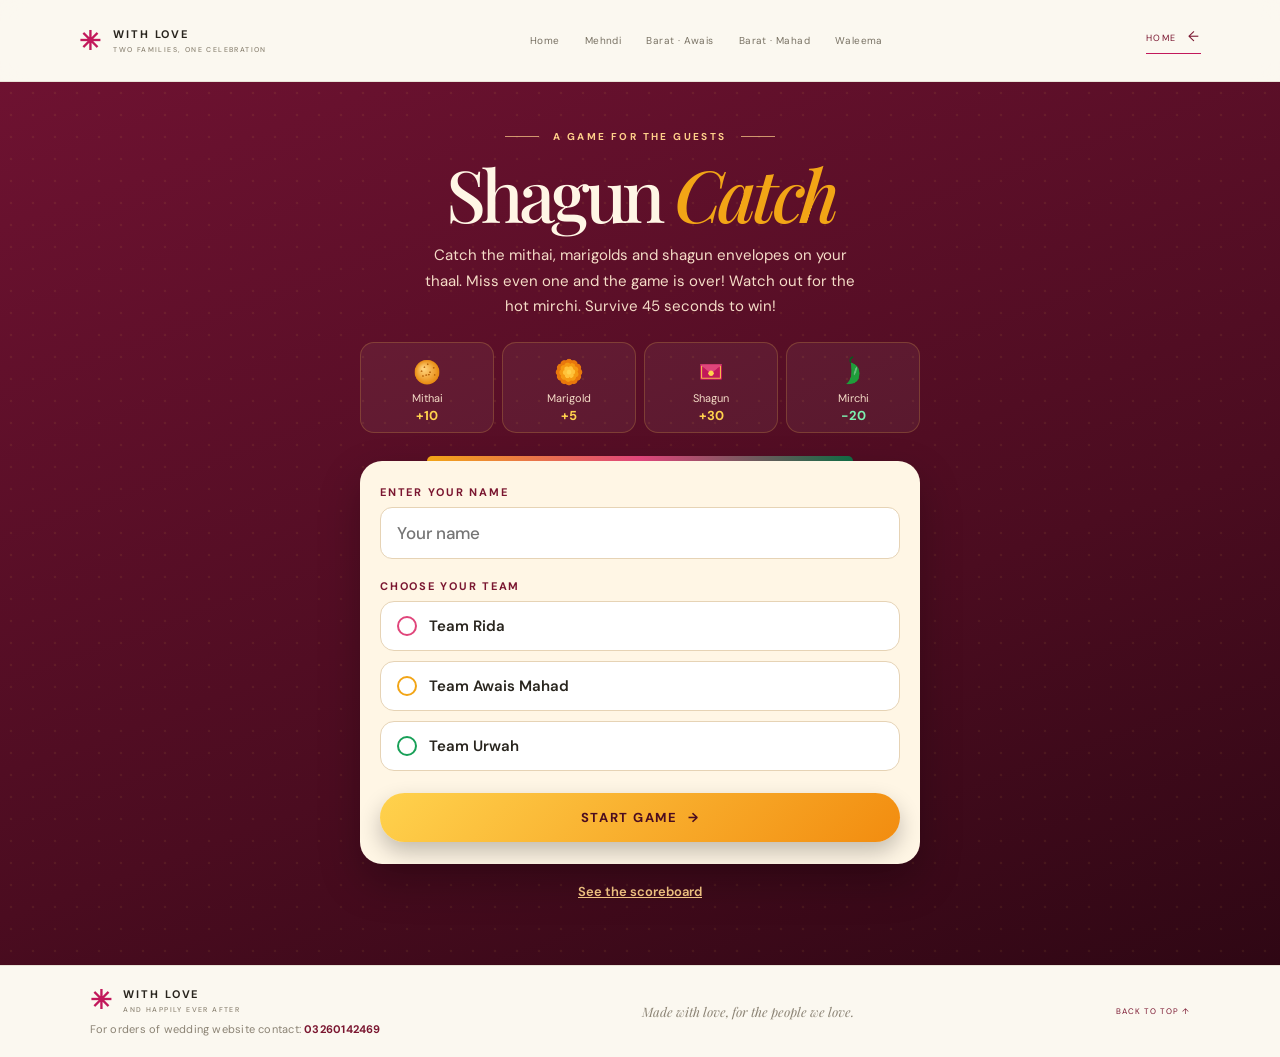
==== game.html @ ee9691df "Add files via upload" ====
<!doctype html>
<html lang="en">
<head>
  <meta charset="utf-8"><meta name="viewport" content="width=device-width, initial-scale=1, viewport-fit=cover"><meta name="theme-color" content="#4b0c20">
  <meta name="description" content="Shagun Catch: a wedding game for the guests of Awais, Rida, Mahad and Urwah.">
  <title>Shagun Catch — With Love</title>
  <link rel="preconnect" href="https://fonts.googleapis.com"><link rel="preconnect" href="https://fonts.gstatic.com" crossorigin>
  <link href="https://fonts.googleapis.com/css2?family=DM+Sans:wght@400;500;600;700&family=Playfair+Display:ital,wght@0,500;0,600;1,500&display=swap" rel="stylesheet">
  <link rel="stylesheet" href="styles.css"><link rel="stylesheet" href="game.css">
</head>
<body class="game-page"><div class="site-shell" data-event="home">
  <header class="topbar">
    <a class="brand" href="index.html"><span class="brand-mark">✳</span><span>WITH LOVE <small>TWO FAMILIES, ONE CELEBRATION</small></span></a>
    <nav class="event-nav" aria-label="Wedding events"><a class="nav-link" data-page="home" href="index.html">Home</a><a class="nav-link" data-page="mehndi" href="mehndi.html">Mehndi</a><a class="nav-link" data-page="barat" href="barat.html">Barat · Awais</a><a class="nav-link" data-page="barat-mahad" href="barat-mahad.html">Barat · Mahad</a><a class="nav-link" data-page="waleema" href="waleema.html">Waleema</a></nav>
    <a class="rsvp-link" href="index.html">HOME <span>←</span></a>
  </header>

  <main class="game-main">
    <!-- 1. Name + team -->
    <section class="screen screen-start" data-screen="start">
      <p class="game-eyebrow"><span></span>A GAME FOR THE GUESTS<span></span></p>
      <h1 class="game-title">Shagun <em>Catch</em></h1>
      <p class="game-lead">Catch the mithai, marigolds and shagun envelopes on your thaal. Miss even one and the game is over! Watch out for the hot mirchi. Survive 45 seconds to win!</p>
      <ul class="legend" aria-label="Points">
        <li><canvas data-icon="ladoo" width="64" height="64"></canvas><span>Mithai</span><b>+10</b></li>
        <li><canvas data-icon="marigold" width="64" height="64"></canvas><span>Marigold</span><b>+5</b></li>
        <li><canvas data-icon="shagun" width="64" height="64"></canvas><span>Shagun</span><b>+30</b></li>
        <li><canvas data-icon="mirchi" width="64" height="64"></canvas><span>Mirchi</span><b class="bad">−20</b></li>
      </ul>

      <form class="player-form" data-player-form novalidate>
        <label class="field-label" for="playerName">Enter your name</label>
        <input id="playerName" name="name" type="text" maxlength="24" autocomplete="nickname" placeholder="Your name" required>
        <p class="field-error" data-name-error hidden>Please enter your name.</p>

        <fieldset class="teams">
          <legend class="field-label">Choose your team</legend>
          <label class="team team-rida"><input type="radio" name="team" value="Team Rida" required><span class="team-dot"></span><span>Team Rida</span></label>
          <label class="team team-awais-mahad"><input type="radio" name="team" value="Team Awais Mahad"><span class="team-dot"></span><span>Team Awais Mahad</span></label>
          <label class="team team-urwah"><input type="radio" name="team" value="Team Urwah"><span class="team-dot"></span><span>Team Urwah</span></label>
        </fieldset>
        <p class="field-error" data-team-error hidden>Please choose a team.</p>

        <button class="game-btn primary" type="submit">Start game <span>→</span></button>
      </form>
      <button class="link-btn" type="button" data-show-board>See the scoreboard</button>
    </section>

    <!-- 2. Play -->
    <section class="screen screen-play" data-screen="play" hidden>
      <div class="hud">
        <div><span>SCORE</span><strong data-hud-score>0</strong></div>
        <div class="hud-player"><span data-hud-team>TEAM</span><strong data-hud-name>—</strong></div>
        <div><span>TIME</span><strong data-hud-time>45</strong></div>
      </div>
      <div class="arena" data-arena>
        <canvas class="arena-canvas" data-canvas aria-label="Game area. Drag or use arrow keys to move the thaal."></canvas>
        <div class="combo" data-combo hidden></div>
        <div class="countdown-overlay" data-ready hidden></div>
      </div>
    </section>

    <!-- 3. Game over + scoreboard -->
    <section class="screen screen-over" data-screen="over" hidden>
      <div class="result" data-result>
        <p class="game-eyebrow"><span></span>GAME OVER<span></span></p>
        <p class="result-reason" data-result-reason></p>
        <h2 class="result-title">Shabash, <em data-result-name>friend</em>!</h2>
        <p class="result-score"><strong data-result-score>0</strong><span>points for <b data-result-team>your team</b></span></p>
        <p class="result-rank" data-result-rank></p>
      </div>

      <div class="board-card">
        <div class="winner" data-winner hidden>
          <span class="crown" aria-hidden="true">👑</span>
          <p><strong data-winner-name></strong> is on top of the scoreboard, so <strong data-winner-team></strong> is winning!</p>
        </div>
        <h3 class="board-title">Scoreboard</h3>
        <ol class="board" data-board><li class="board-empty">Loading scores…</li></ol>
        <p class="board-note" data-board-note></p>
      </div>

      <div class="over-actions">
        <button class="game-btn primary" type="button" data-play-again>Play again</button>
        <button class="game-btn ghost" type="button" data-change-player>Change name or team</button>
        <a class="game-btn ghost" href="index.html">Back to home</a>
      </div>
    </section>
  </main>

  <footer><div class="footer-left"><a class="brand footer-brand" href="index.html"><span class="brand-mark">✳</span><span>WITH LOVE <small>AND HAPPILY EVER AFTER</small></span></a><span class="footer-orders">For orders of wedding website contact: <a href="tel:+923260142469">03260142469</a></span></div><p>Made with love, for the people we love.</p><a href="#" class="back-top">BACK TO TOP ↑</a></footer>
</div>
<script src="game-config.js"></script><script src="game.js"></script></body></html>
---- styles.css ----
:root{--paper:#fbf8f0;--ink:#29251e;--muted:#756f61;--accent:#c28b18;--deep:#435f3e;--wash:#eee8d8;--display:'Playfair Display',Georgia,serif;--sans:'DM Sans',sans-serif}*{box-sizing:border-box}html{scroll-behavior:smooth}body{margin:0;background:var(--paper);color:var(--ink);font-family:var(--sans);transition:background .5s,color .5s}.site-shell{--accent:#c18714;--accent-dark:#85600f;--accent-pale:#f7e9b8;--art-bg:#f5e9bd;--art-outer:#d89a29;--art-inner:#e7bd52;--arch:#b9781e;--cloth:#d66b2d;--cloth2:#687a35;--gold:#f2cf67;--petal:#e87838;--hero-base:#fbf8f0;--ornament:#bb7a1d}.site-shell[data-event="barat"]{--accent:#9a2439;--accent-dark:#71172b;--accent-pale:#f2d9cd;--art-bg:#f2dfcf;--art-outer:#7d1c32;--art-inner:#a53843;--arch:#e0b655;--cloth:#8f1e36;--cloth2:#b38a35;--gold:#e8c56d;--petal:#c84842;--hero-base:#fbf5ed;--ornament:#a63839}.site-shell[data-event="waleema"]{--accent:#607b5d;--accent-dark:#3e5c45;--accent-pale:#e4e9d9;--art-bg:#eeecdf;--art-outer:#8b9a77;--art-inner:#c2c6a5;--arch:#b19450;--cloth:#315744;--cloth2:#9e8150;--gold:#e7d49a;--petal:#c9a55e;--hero-base:#fbf9f2;--ornament:#718663}.topbar{height:82px;display:flex;align-items:center;justify-content:space-between;padding:0 6.2%;border-bottom:1px solid #e9e3d7;position:relative;z-index:5;background:rgba(251,248,240,.88);backdrop-filter:blur(12px)}.brand{display:flex;align-items:center;gap:10px;color:inherit;text-decoration:none;font-size:11px;letter-spacing:.17em;font-weight:700}.brand-mark{font-size:26px;color:var(--accent);line-height:1}.brand small{display:block;font-size:7px;letter-spacing:.2em;color:#8c8474;margin-top:4px;font-weight:500}.event-nav{display:flex;gap:36px;height:100%;align-items:center}.nav-link{border:0;background:none;color:#797264;font-family:var(--sans);font-size:12px;letter-spacing:.04em;cursor:pointer;height:100%;position:relative;padding:0 3px}.nav-link:after{content:"";height:2px;background:var(--accent);position:absolute;bottom:21px;left:50%;right:50%;transition:.25s}.nav-link.active{color:var(--accent-dark);font-weight:600}.nav-link.active:after,.nav-link:hover:after{left:0;right:0}.rsvp-link{color:var(--accent-dark);font-size:9px;letter-spacing:.16em;text-decoration:none;border-bottom:1px solid var(--accent);padding-bottom:8px}.rsvp-link span{font-size:14px;margin-left:8px}.hero{min-height:660px;height:calc(100vh - 82px);max-height:790px;position:relative;display:grid;grid-template-columns:1.02fr .98fr;align-items:center;overflow:hidden;background:var(--hero-base);transition:background .55s}.hero-copy{padding:35px 3vw 56px 12%;position:relative;z-index:2;text-align:center;animation:appear .65s both}.eyebrow{display:flex;align-items:center;justify-content:center;gap:12px;color:var(--accent-dark);font-size:8px;letter-spacing:.24em;font-weight:700}.eyebrow-line{width:27px;height:1px;background:var(--accent);opacity:.65}.invitation{font-family:var(--display);font-style:italic;color:#7e786b;font-size:15px;margin:41px 0 11px}h1{font-family:var(--display);font-size:clamp(53px,6.1vw,86px);line-height:1.02;font-weight:400;margin:0;letter-spacing:-.065em}.name{outline:none;display:inline-block;border-bottom:1px dashed transparent;transition:border .2s}.name:hover,.name:focus{border-color:var(--accent)}.ampersand{font-size:.48em;font-style:italic;color:var(--accent);margin:0 12px;vertical-align:12px}.hero-subtitle{font-size:12px;color:#777164;letter-spacing:.09em;margin:14px 0 30px}.event-name-wrap{display:flex;align-items:center;justify-content:center;gap:15px}.event-name-wrap h2{font-family:var(--display);font-size:34px;letter-spacing:.02em;font-weight:500;color:var(--accent-dark);margin:0;transition:color .4s}.ornament{color:var(--accent);font-size:13px}.hero-description{color:#787265;font-size:12px;line-height:1.75;max-width:300px;margin:14px auto 28px}.primary-cta{height:46px;display:inline-flex;align-items:center;gap:24px;padding:0 20px;background:var(--accent);color:white;text-decoration:none;font-size:8px;font-weight:700;letter-spacing:.16em;box-shadow:0 8px 22px #795b2a20;transition:transform .2s,background .4s}.primary-cta:hover{transform:translateY(-3px)}.cta-arrow{font-size:15px;font-weight:400}.hero-art{position:relative;height:100%;min-height:500px;display:flex;align-items:center;justify-content:center;overflow:hidden;background:var(--art-bg);transition:background .5s}.art-halo{position:absolute;width:470px;height:470px;border:1px solid color-mix(in srgb,var(--accent) 22%,transparent);border-radius:50%;box-shadow:0 0 0 33px color-mix(in srgb,var(--accent) 4%,transparent),0 0 0 68px color-mix(in srgb,var(--accent) 3%,transparent)}.sun-disc{position:absolute;width:270px;height:270px;border-radius:50%;background:var(--gold);opacity:.42;top:14%;right:17%;transition:background .5s}.arch{position:absolute;bottom:7%;height:78%;width:min(74%,430px);border-radius:49% 49% 4px 4px}.arch-back{background:var(--art-outer);transform:translate(-13px,-9px);opacity:.88;transition:background .5s}.arch-front{background:var(--art-inner);transform:translate(10px,0);transition:background .5s}.arch-inner{position:absolute;bottom:7%;height:69%;width:min(58%,340px);border-radius:50% 50% 2px 2px;background:var(--arch);overflow:hidden;box-shadow:inset 0 0 0 8px #f2d77c55;transition:background .5s}.arch-scallop{position:absolute;inset:12px;border:1px solid #ffe4a477;border-radius:50% 50% 0 0}.arch-window{position:absolute;width:81%;height:88%;left:9.5%;bottom:0;border-radius:49% 49% 0 0;background:linear-gradient(180deg,#f7d9896c,#9a3e2655);box-shadow:inset 0 0 0 4px #ffe8aa62}.arch-base{position:absolute;bottom:0;height:14px;width:112%;left:-6%;background:#f0d68b;box-shadow:0 -3px 0 #a36b2f}.couple{position:absolute;z-index:2;bottom:0;left:50%;height:73%;width:80%;transform:translateX(-50%)}.figure{position:absolute;bottom:-2px;width:48%;height:86%}.bride{left:5%}.groom{right:1%}.head{position:absolute;left:32%;top:10%;height:21%;width:38%;border-radius:45% 45% 46% 46%;background:#bd7752;z-index:2}.bride .hair{position:absolute;z-index:1;left:27%;top:6%;height:24%;width:49%;border-radius:48% 48% 35% 40%;background:#34251e}.bride .body{position:absolute;bottom:0;left:10%;width:81%;height:71%;background:var(--cloth);clip-path:polygon(30% 0,70% 0,87% 28%,100% 100%,0 100%,13% 28%);transition:background .5s}.bride .dupatta{position:absolute;z-index:2;left:17%;top:22%;height:65%;width:72%;border-left:9px solid var(--gold);border-right:4px solid var(--gold);transform:rotate(-5deg);opacity:.92}.bride .arm{position:absolute;z-index:3;width:48%;height:9px;background:#bd7752;top:42%;left:43%;transform:rotate(-22deg);border-radius:8px}.groom .head{left:28%;width:43%;height:21%}.groom .turban{position:absolute;top:6%;left:24%;z-index:3;width:51%;height:13%;border-radius:48% 48% 20% 20%;background:var(--gold);box-shadow:inset 0 -5px 0 #ac6c36}.groom .body{position:absolute;bottom:0;left:8%;width:82%;height:72%;background:var(--cloth2);clip-path:polygon(22% 0,78% 0,94% 30%,100% 100%,0 100%,7% 30%);transition:background .5s}.groom .sherwani{position:absolute;z-index:2;left:34%;bottom:0;height:66%;border-left:2px solid var(--gold);transform:rotate(4deg)}.groom .arm{position:absolute;z-index:3;width:44%;height:9px;background:#bd7752;top:43%;left:-1%;transform:rotate(22deg);border-radius:8px}.garland{position:absolute;z-index:4;top:32%;width:15px;height:65px;border:2px dotted #f9df8b;border-radius:50%}.garland-one{left:47%;transform:rotate(-12deg)}.garland-two{left:53%;transform:rotate(12deg)}.spark{position:absolute;color:var(--accent);animation:float 4s ease-in-out infinite}.spark-one{font-size:24px;top:17%;left:15%}.spark-two{font-size:19px;top:28%;right:12%;animation-delay:-1s}.spark-three{font-size:16px;bottom:22%;left:11%;animation-delay:-2s}.spark-four{font-size:24px;bottom:17%;right:12%;animation-delay:-.5s}.petal{position:absolute;height:14px;width:8px;border-radius:100% 0 100% 0;background:var(--petal);opacity:.78;animation:drift 9s linear infinite}.petal-one{left:14%;top:44%}.petal-two{left:22%;top:22%;animation-delay:-3s}.petal-three{right:21%;top:37%;animation-delay:-5s}.petal-four{right:14%;top:59%;animation-delay:-7s}.petal-five{left:28%;bottom:20%;animation-delay:-1s}.petal-six{right:32%;top:15%;animation-delay:-4s}.art-caption{position:absolute;bottom:5%;right:7%;display:flex;gap:9px;align-items:center;color:var(--accent-dark);font-size:7px;line-height:1.5;letter-spacing:.16em;text-align:right;font-weight:700}.caption-star{font-size:20px;color:var(--accent)}.hero-bottom{position:absolute;bottom:0;left:0;width:50%;height:54px;padding:0 7%;display:flex;align-items:center;gap:14px;color:#918a7e;font-size:7px;letter-spacing:.14em}.bottom-line{flex:1;height:1px;background:#e1dacd}.hero-bottom b{color:var(--accent);font-size:12px;margin-left:5px}.details-section{padding:105px 8% 85px;background:var(--paper)}.details-heading{text-align:center;max-width:430px;margin:0 auto 54px}.details-heading .eyebrow{margin-bottom:18px}.details-heading h2{font-family:var(--display);font-weight:400;font-size:clamp(35px,4vw,50px);line-height:1.17;margin:0}.details-heading h2 em{color:var(--accent);font-weight:400}.details-heading>p:last-child{font-size:12px;line-height:1.8;color:#817a6c;max-width:360px;margin:16px auto 0}.event-cards{display:grid;grid-template-columns:repeat(3,1fr);gap:18px;max-width:1050px;margin:0 auto}.event-card{padding:25px 26px 23px;background:#f6f1e7;border:1px solid #ebe4d6;position:relative;transition:transform .25s,box-shadow .25s,border .25s;--card:#b57d16}.event-card:hover{transform:translateY(-5px);box-shadow:0 16px 30px #44351b12;border-color:color-mix(in srgb,var(--card) 30%,#ebe4d6)}.card-mehndi{--card:#b57d16}.card-barat{--card:#962a3b}.card-waleema{--card:#5b765b}.card-top{display:flex;justify-content:space-between;align-items:center}.card-index{font-size:8px;letter-spacing:.15em;color:#928b7d}.card-flower{font-size:25px;color:var(--card)}.card-script{font-family:var(--display);font-style:italic;color:var(--card);font-size:13px;margin:16px 0 2px}.event-card h3{font-family:var(--display);font-size:29px;font-weight:500;margin:0;color:var(--card)}.card-note{font-size:10px;color:#837b6f;line-height:1.55;min-height:32px;margin:6px 0 14px}.card-rule{height:1px;background:#e5ddce;margin-bottom:13px}.event-card label{display:grid;grid-template-columns:45px 1fr;align-items:center;font-size:8px;text-transform:uppercase;letter-spacing:.1em;color:#978f80;margin:8px 0}.event-card input{min-width:0;border:0;border-bottom:1px solid transparent;background:transparent;padding:4px 0;font:10px var(--sans);color:#514b40;outline:0;transition:border .2s}.event-card input:hover,.event-card input:focus{border-bottom-color:var(--card)}.card-select{border:0;border-top:1px solid #e5ddce;width:100%;margin-top:10px;padding:13px 0 0;background:none;display:flex;justify-content:space-between;color:var(--card);font-size:8px;font-weight:700;letter-spacing:.14em;cursor:pointer}.card-select span{font-size:13px;transition:transform .2s}.card-select:hover span{transform:translate(3px,-3px)}.edit-hint{text-align:center;font-size:10px;color:#938b7d;margin:24px auto 0}footer{min-height:92px;padding:20px 7%;display:flex;align-items:center;justify-content:space-between;border-top:1px solid #e9e3d7;color:#8b8374}footer p{font-family:var(--display);font-style:italic;font-size:13px}.footer-brand{color:var(--ink)}.back-top{font-size:8px;letter-spacing:.13em;color:var(--accent-dark);text-decoration:none}.nav-link:focus-visible,.card-select:focus-visible,.primary-cta:focus-visible{outline:2px solid var(--accent);outline-offset:4px}@keyframes appear{from{opacity:0;transform:translateY(12px)}to{opacity:1;transform:translateY(0)}}@keyframes float{0%,100%{transform:translateY(0) rotate(0)}50%{transform:translateY(-9px) rotate(12deg)}}@keyframes drift{0%{transform:translate3d(0,-30px,0) rotate(0);opacity:0}15%{opacity:.8}90%{opacity:.65}100%{transform:translate3d(20px,230px,0) rotate(190deg);opacity:0}}@media(max-width:900px){.topbar{padding:0 4%;height:72px}.event-nav{gap:18px}.hero{min-height:580px;max-height:700px}.hero-copy{padding-left:5%;padding-right:2vw}h1{font-size:clamp(48px,7vw,68px)}.hero-art{min-height:480px}.details-section{padding:80px 5%}.event-card{padding:20px 17px}.event-card label{grid-template-columns:38px 1fr}.event-card input{font-size:9px}}@media(max-width:650px){.topbar{height:68px;padding:0 5%}.brand{font-size:10px}.brand small{font-size:6px}.brand-mark{font-size:22px}.event-nav{position:absolute;left:0;right:0;top:68px;height:45px;justify-content:center;gap:36px;background:#fbf8f0eF;border-bottom:1px solid #e9e3d7}.nav-link{font-size:11px}.nav-link:after{bottom:6px}.rsvp-link{font-size:8px}.hero{height:auto;max-height:none;min-height:0;grid-template-columns:1fr;display:flex;flex-direction:column;padding-top:45px}.hero-copy{width:100%;padding:22px 7% 35px}.invitation{margin-top:24px}.hero-art{width:100%;height:430px;min-height:430px}.art-halo{width:350px;height:350px}.sun-disc{width:220px;height:220px}.arch{height:82%;width:min(68%,370px)}.arch-inner{height:73%;width:min(53%,290px)}.hero-bottom{position:relative;width:100%;height:45px;padding:0 6%;order:3}.details-section{padding:68px 6% 60px}.details-heading{margin-bottom:35px}.event-cards{grid-template-columns:1fr;max-width:430px;gap:12px}.event-card{padding:20px 22px}.card-note{min-height:0}.event-card label{grid-template-columns:55px 1fr}.event-card input{font-size:11px}footer{padding:20px 6%;flex-wrap:wrap;gap:8px}footer p{order:3;width:100%;text-align:center;margin:4px 0 0}.back-top{font-size:7px}}@media(prefers-reduced-motion:reduce){*,*:before,*:after{animation-duration:.01ms!important;animation-iteration-count:1!important;scroll-behavior:auto!important;transition-duration:.01ms!important}}
.event-nav a{display:flex;align-items:center;text-decoration:none}.event-couple{font-family:var(--display);font-size:clamp(35px,4.2vw,58px);font-weight:400;line-height:1.08;letter-spacing:-.045em;margin:0;display:flex;flex-direction:column;align-items:center}.event-couple .name{max-width:100%;overflow-wrap:anywhere}.event-couple .ampersand{font-size:.48em;vertical-align:baseline;margin:4px 0;color:var(--accent)}.host-line{font-size:10px;line-height:1.5;color:#8b806c;max-width:340px;margin:0 auto 11px;letter-spacing:.035em}.hero-copy .invitation{margin:29px 0 6px}.hero-copy .hero-subtitle{margin:10px 0 22px}.hero-copy .hero-description{margin-bottom:22px}.site-shell[data-event="waleema"] .event-couple{font-size:clamp(25px,2.7vw,38px);line-height:1.15;letter-spacing:-.035em}.site-shell[data-event="waleema"] .event-couple .ampersand{font-size:.6em}.site-shell[data-event="barat"] .event-couple{font-size:clamp(39px,4.4vw,61px)}.invitation-card{max-width:640px;margin:0 auto;background:#f8f4eb;border:1px solid #e9dfcc;padding:37px 55px 31px;text-align:center;position:relative;box-shadow:0 15px 42px #4a392011}.invitation-card:before,.invitation-card:after{content:"";position:absolute;inset:10px;border:1px solid color-mix(in srgb,var(--accent) 22%,transparent);pointer-events:none}.invitation-card:after{inset:15px;border-color:color-mix(in srgb,var(--accent) 12%,transparent)}.card-emblem{color:var(--accent);font-size:27px}.card-overline,.schedule-label{display:block;color:var(--accent-dark);font-size:8px;font-weight:700;letter-spacing:.2em}.card-overline{margin:8px 0}.invitation-card h3{font:500 30px var(--display);color:var(--accent-dark);margin:0 0 24px}.schedule-grid{display:grid;grid-template-columns:1fr 1fr;gap:15px}.schedule-grid>div{padding:15px 8px;background:color-mix(in srgb,var(--accent-pale) 45%,#f8f4eb);border:1px solid color-mix(in srgb,var(--accent) 13%,transparent)}.schedule-grid strong,.invitation-card .venue{display:block;font:500 14px var(--display);line-height:1.55;color:#403b32;margin-top:7px}.card-divider{width:85%;height:1px;margin:22px auto;background:#e5dac5;position:relative}.card-divider span{position:absolute;left:50%;top:50%;transform:translate(-50%,-50%);background:#f8f4eb;color:var(--accent);padding:0 12px;font-size:12px}.invitation-card .venue{max-width:440px;margin:7px auto 0}.schedule-extra{color:#776f60;font-size:11px;line-height:1.8;margin:17px auto 0;max-width:490px}.family-line{color:#928777;font:italic 13px var(--display);line-height:1.7;margin:22px auto 0;max-width:490px}.contact-line{color:#968d7d;font-size:8px;letter-spacing:.035em;margin:23px auto 0}.contact-line a{color:var(--accent-dark);text-decoration:none}.edit-hint{text-align:center;font-size:9px;color:#9b927f;margin:18px 0 0}.invitation-card [contenteditable="true"]{outline:0;border-bottom:1px dashed transparent;cursor:text}.invitation-card [contenteditable="true"]:hover,.invitation-card [contenteditable="true"]:focus{border-bottom-color:var(--accent)}.page-switch{display:flex;justify-content:space-between;align-items:center;max-width:640px;margin:38px auto 0;color:#9a907d;font-size:8px;letter-spacing:.1em}.page-switch a{color:var(--accent-dark);text-decoration:none;letter-spacing:.08em}.page-switch a:hover{text-decoration:underline}.event-nav .nav-link.active{color:var(--accent-dark)}.event-nav .nav-link.active:after,.event-nav .nav-link:hover:after{left:0;right:0}
@media(max-width:900px){.event-couple{font-size:clamp(32px,4.8vw,48px)}.site-shell[data-event="waleema"] .event-couple{font-size:clamp(23px,3.2vw,32px)}.invitation-card{padding:33px 38px 27px}}
@media(max-width:650px){.event-couple{font-size:clamp(34px,9vw,48px)}.site-shell[data-event="barat"] .event-couple{font-size:clamp(36px,9vw,49px)}.site-shell[data-event="waleema"] .event-couple{font-size:clamp(22px,6vw,29px)}.hero-copy .invitation{margin-top:14px}.host-line{font-size:9px}.hero-copy .hero-subtitle{margin-bottom:17px}.invitation-card{padding:32px 22px 25px}.invitation-card h3{font-size:26px}.schedule-grid{gap:8px}.schedule-grid strong,.invitation-card .venue{font-size:12px}.page-switch{font-size:7px;gap:8px}.page-switch span{max-width:100px;text-align:center;line-height:1.6}}
.site-shell[data-event="barat-mahad"]{--accent:#9a2439;--accent-dark:#71172b;--accent-pale:#f2d9cd;--art-bg:#f2dfcf;--art-outer:#7d1c32;--art-inner:#a53843;--arch:#e0b655;--cloth:#8f1e36;--cloth2:#b38a35;--gold:#e8c56d;--petal:#c84842;--hero-base:#fbf5ed;--ornament:#a63839}.event-nav{gap:clamp(10px,1.5vw,22px)}.event-nav .nav-link{font-size:10px;white-space:nowrap}.portrait-art{position:absolute;z-index:4;bottom:8%;left:50%;transform:translateX(-50%);width:90%;height:82%;object-fit:contain;object-position:center bottom;filter:drop-shadow(0 12px 20px #3327181c);border-radius:48% 48% 5px 5px;overflow:hidden}.has-portrait .couple{display:none}.respect-note{max-width:490px;margin:18px auto 0;padding:12px 16px;border-top:1px solid color-mix(in srgb,var(--accent) 30%,transparent);border-bottom:1px solid color-mix(in srgb,var(--accent) 30%,transparent);color:var(--accent-dark);font:italic 12px/1.65 var(--display)}
@media(max-width:900px){.event-nav{gap:10px}.event-nav .nav-link{font-size:9px}}
@media(max-width:650px){.event-nav{gap:clamp(7px,2vw,13px)}.event-nav .nav-link{font-size:8px;letter-spacing:0}.portrait-art{width:94%;height:79%;bottom:6%}.respect-note{font-size:11px}}
.barat-art .portrait-art{width:100%;height:100%;bottom:0;object-fit:cover;object-position:center center;border-radius:0;filter:none}.barat-art .arch-back,.barat-art .arch-front,.barat-art .arch-inner,.barat-art .art-halo,.barat-art .sun-disc,.barat-art .spark,.barat-art .petal,.barat-art .art-caption{display:none}.barat-art .hero-art{background:#ead8cc}
@media(max-width:650px){.barat-art .portrait-art{width:100%;height:100%;bottom:0}}

.footer-left{display:flex;flex-direction:column;gap:8px;align-items:flex-start}.footer-orders{font-size:11px;color:#8b8374;letter-spacing:.02em}.footer-orders a{color:var(--accent-dark);font-weight:700;text-decoration:none;white-space:nowrap}.footer-orders a:hover{text-decoration:underline}@media(max-width:650px){.footer-orders{font-size:10px}}
---- game.css ----
/* Shagun Catch game page */
.game-page .site-shell{--accent:#c2185b;--accent-dark:#7a1630;--maroon:#4b0c20;--maroon-2:#6e1231;--marigold:#f2a516;--gold:#ffd24d;--emerald:#0f6b43;--rani:#e0457b;--cream:#fff6e5;
  --t-rida:#e0457b;--t-am:#f2a516;--t-urwah:#18a058}
.game-main{min-height:calc(100vh - 82px);color:var(--cream);padding:48px 16px 64px;
  background:radial-gradient(#ffd24d12 1.4px,transparent 1.6px) 0 0/22px 22px,linear-gradient(160deg,var(--maroon-2),var(--maroon) 62%,#2f0714)}
.screen{max-width:560px;margin:0 auto;text-align:center}
.screen[hidden]{display:none}

.game-eyebrow{display:flex;align-items:center;justify-content:center;gap:14px;font-size:10px;letter-spacing:.24em;font-weight:700;color:#ffcf8a;margin:0 0 14px}
.game-eyebrow span{height:1px;width:34px;background:currentColor;opacity:.7}
.game-title{font-family:var(--display);font-weight:500;font-size:clamp(44px,9vw,72px);line-height:1;margin:0 0 14px}
.game-title em,.result-title em{color:var(--marigold)}
.game-lead{color:#f5dcc7;line-height:1.7;font-size:15px;margin:0 auto 22px;max-width:440px}

.legend{list-style:none;padding:0;margin:0 0 28px;display:grid;grid-template-columns:repeat(4,1fr);gap:8px}
.legend li{background:#ffffff0d;border:1px solid #ffd24d33;border-radius:14px;padding:10px 4px 8px;display:flex;flex-direction:column;align-items:center;gap:2px;font-size:11px;color:#f5dcc7}
.legend canvas{width:36px;height:36px}
.legend b{color:var(--gold);font-size:13px}
.legend b.bad{color:#7cf0b0}

.player-form{background:var(--cream);color:var(--ink);border-radius:22px;padding:24px 20px 22px;text-align:left;box-shadow:0 18px 40px #00000040;position:relative}
.player-form:before{content:"";position:absolute;left:12%;right:12%;top:-5px;height:5px;border-radius:5px 5px 0 0;background:linear-gradient(90deg,var(--marigold),var(--rani),var(--emerald))}
.field-label{display:block;font-size:11px;letter-spacing:.16em;font-weight:700;color:var(--accent-dark);margin:0 0 8px;text-transform:uppercase;padding:0}
.player-form input[type=text]{width:100%;font:500 17px var(--sans);padding:14px 16px;border-radius:12px;border:1.5px solid #e6d3b5;background:#fff;color:var(--ink);outline:none}
.player-form input[type=text]:focus{border-color:var(--rani);box-shadow:0 0 0 3px #e0457b26}
.field-error{color:#b3122f;font-size:13px;margin:6px 0 0}
.teams{border:0;padding:0;margin:20px 0 0;display:grid;gap:10px}
.team{display:flex;align-items:center;gap:12px;padding:14px 16px;border-radius:14px;border:1.5px solid #e6d3b5;background:#fff;cursor:pointer;font-weight:600;font-size:15px;transition:border-color .2s,background .2s}
.team input{position:absolute;opacity:0;pointer-events:none}
.team-dot{width:20px;height:20px;border-radius:50%;border:2px solid var(--tc);flex:none;position:relative}
.team-rida{--tc:var(--t-rida)}.team-awais-mahad{--tc:var(--t-am)}.team-urwah{--tc:var(--t-urwah)}
.team:has(input:checked){border-color:var(--tc);background:color-mix(in srgb,var(--tc) 12%,#fff)}
.team input:checked + .team-dot:after{content:"";position:absolute;inset:3px;border-radius:50%;background:var(--tc)}
.team:has(input:focus-visible){outline:3px solid var(--tc);outline-offset:2px}

.game-btn{display:inline-flex;align-items:center;justify-content:center;gap:10px;padding:16px 26px;border-radius:999px;font:700 13px var(--sans);letter-spacing:.12em;text-transform:uppercase;cursor:pointer;text-decoration:none;border:0;transition:transform .15s,box-shadow .15s}
.game-btn.primary{background:linear-gradient(135deg,#ffd24d,#f28c0f);color:var(--maroon);box-shadow:0 10px 22px #0000003d}
.game-btn.primary:hover{transform:translateY(-2px)}
.game-btn.ghost{background:transparent;color:var(--cream);border:1.5px solid #ffd24d80}
.player-form .game-btn{width:100%;margin-top:22px}
.game-btn:focus-visible,.link-btn:focus-visible{outline:3px solid var(--gold);outline-offset:3px}
.link-btn{background:none;border:0;color:#ffcf8a;font:600 13px var(--sans);text-decoration:underline;margin-top:18px;cursor:pointer}

/* play */
.screen-play{max-width:520px}
.hud{display:grid;grid-template-columns:1fr 1.4fr 1fr;gap:8px;margin-bottom:10px}
.hud div{background:#ffffff12;border:1px solid #ffd24d33;border-radius:12px;padding:8px 6px}
.hud span{display:block;font-size:9px;letter-spacing:.18em;color:#ffcf8a;font-weight:700}
.hud strong{font-family:var(--display);font-size:24px;line-height:1.2}
.hud-player strong{font-size:16px;display:block;white-space:nowrap;overflow:hidden;text-overflow:ellipsis}
.arena{position:relative;height:min(68vh,620px);min-height:380px;border-radius:22px;overflow:hidden;border:3px solid var(--gold);
  background:radial-gradient(circle at 50% 0,#ffd24d2e,transparent 55%),linear-gradient(#7a1630,#3a0918)}
.arena-canvas{display:block;width:100%;height:100%;touch-action:none;cursor:grab}
.combo{position:absolute;top:12px;left:50%;transform:translateX(-50%);background:var(--rani);color:#fff;font-weight:700;font-size:12px;letter-spacing:.1em;padding:6px 12px;border-radius:999px;pointer-events:none}
.countdown-overlay{position:absolute;inset:0;display:flex;align-items:center;justify-content:center;font-family:var(--display);font-size:88px;color:var(--gold);background:#2f071499;pointer-events:none}
.countdown-overlay[hidden],.combo[hidden]{display:none}
.arena.shake{animation:shake .3s}
@keyframes shake{25%{transform:translateX(-6px)}50%{transform:translateX(6px)}75%{transform:translateX(-3px)}}

/* over + board */
.result-title{font-family:var(--display);font-weight:500;font-size:clamp(32px,7vw,48px);margin:0 0 8px}
.result-score{margin:0 0 6px}
.result-score strong{display:block;font-family:var(--display);font-size:64px;color:var(--gold);line-height:1.1}
.result-score span{color:#f5dcc7}
.result-rank{color:#ffcf8a;font-weight:600;min-height:1.4em;margin:0 0 22px}
.board-card{background:var(--cream);color:var(--ink);border-radius:22px;padding:20px 16px;text-align:left;box-shadow:0 18px 40px #00000040}
.winner{display:flex;gap:12px;align-items:center;background:linear-gradient(135deg,#fff1c7,#ffe0ec);border-radius:14px;padding:12px 14px;margin-bottom:16px}
.winner[hidden]{display:none}
.winner p{margin:0;font-size:14px;line-height:1.5}
.crown{font-size:28px}
.board-title{font-family:var(--display);font-weight:600;font-size:22px;margin:0 0 10px;color:var(--accent-dark)}
.board{list-style:none;margin:0;padding:0;counter-reset:rank}
.board li{display:grid;grid-template-columns:30px 1fr auto;align-items:center;gap:10px;padding:10px 6px;border-bottom:1px solid #f0e2c8}
.board li:last-child{border-bottom:0}
.board .rank{font-weight:700;color:#8c7a62;text-align:center}
.board li:nth-child(1) .rank{color:#c18714;font-size:18px}
.board .who{min-width:0}
.board .who strong{display:block;white-space:nowrap;overflow:hidden;text-overflow:ellipsis}
.board .chip{display:inline-block;font-size:10px;font-weight:700;letter-spacing:.06em;padding:2px 8px;border-radius:999px;color:#fff;margin-top:3px}
.chip.team-rida{background:var(--t-rida)}.chip.team-awais-mahad{background:#c27c0e}.chip.team-urwah{background:var(--t-urwah)}
.board .pts{font-family:var(--display);font-weight:600;font-size:20px;color:var(--accent-dark)}
.board li.me{background:#fff3d6;border-radius:10px}
.board-empty{display:block!important;text-align:center;color:#8c7a62;padding:18px!important}
.board-note{font-size:12px;color:#8c7a62;margin:10px 0 0;text-align:center}
.board-note:empty{display:none}
.over-actions{display:flex;flex-wrap:wrap;gap:10px;justify-content:center;margin-top:22px}

@media(max-width:650px){
  .game-main{padding:70px 12px 48px}
  .legend{gap:6px}.legend li{font-size:10px}
  .over-actions .game-btn{width:100%}
}
.result-reason{color:#ffcf8a;font-weight:600;font-size:15px;margin:0 0 6px}.result-reason:empty{display:none}
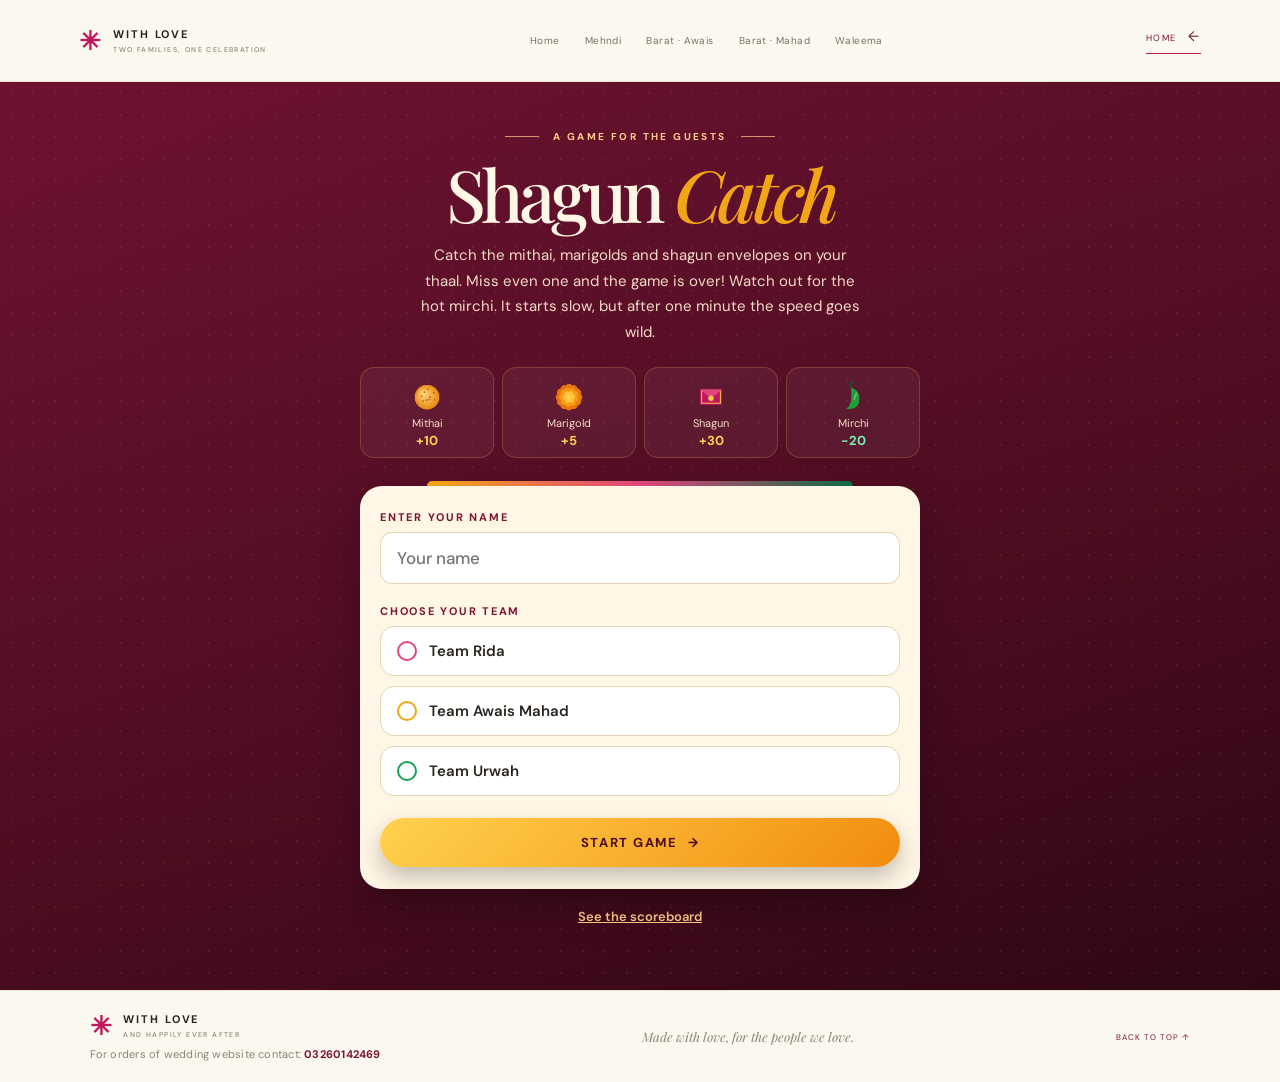
==== commit 7874cc58: "Add files via upload" ====
--- a/game.html
+++ b/game.html
@@ -20,7 +20,7 @@
     <section class="screen screen-start" data-screen="start">
       <p class="game-eyebrow"><span></span>A GAME FOR THE GUESTS<span></span></p>
       <h1 class="game-title">Shagun <em>Catch</em></h1>
-      <p class="game-lead">Catch the mithai, marigolds and shagun envelopes on your thaal. Miss even one and the game is over! Watch out for the hot mirchi. Survive 45 seconds to win!</p>
+      <p class="game-lead">Catch the mithai, marigolds and shagun envelopes on your thaal. Miss even one and the game is over! Watch out for the hot mirchi. It starts slow, but after one minute the speed goes wild.</p>
       <ul class="legend" aria-label="Points">
         <li><canvas data-icon="ladoo" width="64" height="64"></canvas><span>Mithai</span><b>+10</b></li>
         <li><canvas data-icon="marigold" width="64" height="64"></canvas><span>Marigold</span><b>+5</b></li>
@@ -56,6 +56,7 @@
       <div class="arena" data-arena>
         <canvas class="arena-canvas" data-canvas aria-label="Game area. Drag or use arrow keys to move the thaal."></canvas>
         <div class="combo" data-combo hidden></div>
+        <div class="speed-flash" data-speed-flash hidden></div>
         <div class="countdown-overlay" data-ready hidden></div>
       </div>
     </section>
--- a/game.css
+++ b/game.css
@@ -1,93 +1,97 @@
-/* Shagun Catch game page */
-.game-page .site-shell{--accent:#c2185b;--accent-dark:#7a1630;--maroon:#4b0c20;--maroon-2:#6e1231;--marigold:#f2a516;--gold:#ffd24d;--emerald:#0f6b43;--rani:#e0457b;--cream:#fff6e5;
-  --t-rida:#e0457b;--t-am:#f2a516;--t-urwah:#18a058}
-.game-main{min-height:calc(100vh - 82px);color:var(--cream);padding:48px 16px 64px;
-  background:radial-gradient(#ffd24d12 1.4px,transparent 1.6px) 0 0/22px 22px,linear-gradient(160deg,var(--maroon-2),var(--maroon) 62%,#2f0714)}
-.screen{max-width:560px;margin:0 auto;text-align:center}
-.screen[hidden]{display:none}
-
-.game-eyebrow{display:flex;align-items:center;justify-content:center;gap:14px;font-size:10px;letter-spacing:.24em;font-weight:700;color:#ffcf8a;margin:0 0 14px}
-.game-eyebrow span{height:1px;width:34px;background:currentColor;opacity:.7}
-.game-title{font-family:var(--display);font-weight:500;font-size:clamp(44px,9vw,72px);line-height:1;margin:0 0 14px}
-.game-title em,.result-title em{color:var(--marigold)}
-.game-lead{color:#f5dcc7;line-height:1.7;font-size:15px;margin:0 auto 22px;max-width:440px}
-
-.legend{list-style:none;padding:0;margin:0 0 28px;display:grid;grid-template-columns:repeat(4,1fr);gap:8px}
-.legend li{background:#ffffff0d;border:1px solid #ffd24d33;border-radius:14px;padding:10px 4px 8px;display:flex;flex-direction:column;align-items:center;gap:2px;font-size:11px;color:#f5dcc7}
-.legend canvas{width:36px;height:36px}
-.legend b{color:var(--gold);font-size:13px}
-.legend b.bad{color:#7cf0b0}
-
-.player-form{background:var(--cream);color:var(--ink);border-radius:22px;padding:24px 20px 22px;text-align:left;box-shadow:0 18px 40px #00000040;position:relative}
-.player-form:before{content:"";position:absolute;left:12%;right:12%;top:-5px;height:5px;border-radius:5px 5px 0 0;background:linear-gradient(90deg,var(--marigold),var(--rani),var(--emerald))}
-.field-label{display:block;font-size:11px;letter-spacing:.16em;font-weight:700;color:var(--accent-dark);margin:0 0 8px;text-transform:uppercase;padding:0}
-.player-form input[type=text]{width:100%;font:500 17px var(--sans);padding:14px 16px;border-radius:12px;border:1.5px solid #e6d3b5;background:#fff;color:var(--ink);outline:none}
-.player-form input[type=text]:focus{border-color:var(--rani);box-shadow:0 0 0 3px #e0457b26}
-.field-error{color:#b3122f;font-size:13px;margin:6px 0 0}
-.teams{border:0;padding:0;margin:20px 0 0;display:grid;gap:10px}
-.team{display:flex;align-items:center;gap:12px;padding:14px 16px;border-radius:14px;border:1.5px solid #e6d3b5;background:#fff;cursor:pointer;font-weight:600;font-size:15px;transition:border-color .2s,background .2s}
-.team input{position:absolute;opacity:0;pointer-events:none}
-.team-dot{width:20px;height:20px;border-radius:50%;border:2px solid var(--tc);flex:none;position:relative}
-.team-rida{--tc:var(--t-rida)}.team-awais-mahad{--tc:var(--t-am)}.team-urwah{--tc:var(--t-urwah)}
-.team:has(input:checked){border-color:var(--tc);background:color-mix(in srgb,var(--tc) 12%,#fff)}
-.team input:checked + .team-dot:after{content:"";position:absolute;inset:3px;border-radius:50%;background:var(--tc)}
-.team:has(input:focus-visible){outline:3px solid var(--tc);outline-offset:2px}
-
-.game-btn{display:inline-flex;align-items:center;justify-content:center;gap:10px;padding:16px 26px;border-radius:999px;font:700 13px var(--sans);letter-spacing:.12em;text-transform:uppercase;cursor:pointer;text-decoration:none;border:0;transition:transform .15s,box-shadow .15s}
-.game-btn.primary{background:linear-gradient(135deg,#ffd24d,#f28c0f);color:var(--maroon);box-shadow:0 10px 22px #0000003d}
-.game-btn.primary:hover{transform:translateY(-2px)}
-.game-btn.ghost{background:transparent;color:var(--cream);border:1.5px solid #ffd24d80}
-.player-form .game-btn{width:100%;margin-top:22px}
-.game-btn:focus-visible,.link-btn:focus-visible{outline:3px solid var(--gold);outline-offset:3px}
-.link-btn{background:none;border:0;color:#ffcf8a;font:600 13px var(--sans);text-decoration:underline;margin-top:18px;cursor:pointer}
-
-/* play */
-.screen-play{max-width:520px}
-.hud{display:grid;grid-template-columns:1fr 1.4fr 1fr;gap:8px;margin-bottom:10px}
-.hud div{background:#ffffff12;border:1px solid #ffd24d33;border-radius:12px;padding:8px 6px}
-.hud span{display:block;font-size:9px;letter-spacing:.18em;color:#ffcf8a;font-weight:700}
-.hud strong{font-family:var(--display);font-size:24px;line-height:1.2}
-.hud-player strong{font-size:16px;display:block;white-space:nowrap;overflow:hidden;text-overflow:ellipsis}
-.arena{position:relative;height:min(68vh,620px);min-height:380px;border-radius:22px;overflow:hidden;border:3px solid var(--gold);
-  background:radial-gradient(circle at 50% 0,#ffd24d2e,transparent 55%),linear-gradient(#7a1630,#3a0918)}
-.arena-canvas{display:block;width:100%;height:100%;touch-action:none;cursor:grab}
-.combo{position:absolute;top:12px;left:50%;transform:translateX(-50%);background:var(--rani);color:#fff;font-weight:700;font-size:12px;letter-spacing:.1em;padding:6px 12px;border-radius:999px;pointer-events:none}
-.countdown-overlay{position:absolute;inset:0;display:flex;align-items:center;justify-content:center;font-family:var(--display);font-size:88px;color:var(--gold);background:#2f071499;pointer-events:none}
-.countdown-overlay[hidden],.combo[hidden]{display:none}
-.arena.shake{animation:shake .3s}
-@keyframes shake{25%{transform:translateX(-6px)}50%{transform:translateX(6px)}75%{transform:translateX(-3px)}}
-
-/* over + board */
-.result-title{font-family:var(--display);font-weight:500;font-size:clamp(32px,7vw,48px);margin:0 0 8px}
-.result-score{margin:0 0 6px}
-.result-score strong{display:block;font-family:var(--display);font-size:64px;color:var(--gold);line-height:1.1}
-.result-score span{color:#f5dcc7}
-.result-rank{color:#ffcf8a;font-weight:600;min-height:1.4em;margin:0 0 22px}
-.board-card{background:var(--cream);color:var(--ink);border-radius:22px;padding:20px 16px;text-align:left;box-shadow:0 18px 40px #00000040}
-.winner{display:flex;gap:12px;align-items:center;background:linear-gradient(135deg,#fff1c7,#ffe0ec);border-radius:14px;padding:12px 14px;margin-bottom:16px}
-.winner[hidden]{display:none}
-.winner p{margin:0;font-size:14px;line-height:1.5}
-.crown{font-size:28px}
-.board-title{font-family:var(--display);font-weight:600;font-size:22px;margin:0 0 10px;color:var(--accent-dark)}
-.board{list-style:none;margin:0;padding:0;counter-reset:rank}
-.board li{display:grid;grid-template-columns:30px 1fr auto;align-items:center;gap:10px;padding:10px 6px;border-bottom:1px solid #f0e2c8}
-.board li:last-child{border-bottom:0}
-.board .rank{font-weight:700;color:#8c7a62;text-align:center}
-.board li:nth-child(1) .rank{color:#c18714;font-size:18px}
-.board .who{min-width:0}
-.board .who strong{display:block;white-space:nowrap;overflow:hidden;text-overflow:ellipsis}
-.board .chip{display:inline-block;font-size:10px;font-weight:700;letter-spacing:.06em;padding:2px 8px;border-radius:999px;color:#fff;margin-top:3px}
-.chip.team-rida{background:var(--t-rida)}.chip.team-awais-mahad{background:#c27c0e}.chip.team-urwah{background:var(--t-urwah)}
-.board .pts{font-family:var(--display);font-weight:600;font-size:20px;color:var(--accent-dark)}
-.board li.me{background:#fff3d6;border-radius:10px}
-.board-empty{display:block!important;text-align:center;color:#8c7a62;padding:18px!important}
-.board-note{font-size:12px;color:#8c7a62;margin:10px 0 0;text-align:center}
-.board-note:empty{display:none}
-.over-actions{display:flex;flex-wrap:wrap;gap:10px;justify-content:center;margin-top:22px}
-
-@media(max-width:650px){
-  .game-main{padding:70px 12px 48px}
-  .legend{gap:6px}.legend li{font-size:10px}
-  .over-actions .game-btn{width:100%}
-}
-.result-reason{color:#ffcf8a;font-weight:600;font-size:15px;margin:0 0 6px}.result-reason:empty{display:none}
+/* Shagun Catch game page */
+.game-page .site-shell{--accent:#c2185b;--accent-dark:#7a1630;--maroon:#4b0c20;--maroon-2:#6e1231;--marigold:#f2a516;--gold:#ffd24d;--emerald:#0f6b43;--rani:#e0457b;--cream:#fff6e5;
+  --t-rida:#e0457b;--t-am:#f2a516;--t-urwah:#18a058}
+.game-main{min-height:calc(100vh - 82px);color:var(--cream);padding:48px 16px 64px;
+  background:radial-gradient(#ffd24d12 1.4px,transparent 1.6px) 0 0/22px 22px,linear-gradient(160deg,var(--maroon-2),var(--maroon) 62%,#2f0714)}
+.screen{max-width:560px;margin:0 auto;text-align:center}
+.screen[hidden]{display:none}
+
+.game-eyebrow{display:flex;align-items:center;justify-content:center;gap:14px;font-size:10px;letter-spacing:.24em;font-weight:700;color:#ffcf8a;margin:0 0 14px}
+.game-eyebrow span{height:1px;width:34px;background:currentColor;opacity:.7}
+.game-title{font-family:var(--display);font-weight:500;font-size:clamp(44px,9vw,72px);line-height:1;margin:0 0 14px}
+.game-title em,.result-title em{color:var(--marigold)}
+.game-lead{color:#f5dcc7;line-height:1.7;font-size:15px;margin:0 auto 22px;max-width:440px}
+
+.legend{list-style:none;padding:0;margin:0 0 28px;display:grid;grid-template-columns:repeat(4,1fr);gap:8px}
+.legend li{background:#ffffff0d;border:1px solid #ffd24d33;border-radius:14px;padding:10px 4px 8px;display:flex;flex-direction:column;align-items:center;gap:2px;font-size:11px;color:#f5dcc7}
+.legend canvas{width:36px;height:36px}
+.legend b{color:var(--gold);font-size:13px}
+.legend b.bad{color:#7cf0b0}
+
+.player-form{background:var(--cream);color:var(--ink);border-radius:22px;padding:24px 20px 22px;text-align:left;box-shadow:0 18px 40px #00000040;position:relative}
+.player-form:before{content:"";position:absolute;left:12%;right:12%;top:-5px;height:5px;border-radius:5px 5px 0 0;background:linear-gradient(90deg,var(--marigold),var(--rani),var(--emerald))}
+.field-label{display:block;font-size:11px;letter-spacing:.16em;font-weight:700;color:var(--accent-dark);margin:0 0 8px;text-transform:uppercase;padding:0}
+.player-form input[type=text]{width:100%;font:500 17px var(--sans);padding:14px 16px;border-radius:12px;border:1.5px solid #e6d3b5;background:#fff;color:var(--ink);outline:none}
+.player-form input[type=text]:focus{border-color:var(--rani);box-shadow:0 0 0 3px #e0457b26}
+.field-error{color:#b3122f;font-size:13px;margin:6px 0 0}
+.teams{border:0;padding:0;margin:20px 0 0;display:grid;gap:10px}
+.team{display:flex;align-items:center;gap:12px;padding:14px 16px;border-radius:14px;border:1.5px solid #e6d3b5;background:#fff;cursor:pointer;font-weight:600;font-size:15px;transition:border-color .2s,background .2s}
+.team input{position:absolute;opacity:0;pointer-events:none}
+.team-dot{width:20px;height:20px;border-radius:50%;border:2px solid var(--tc);flex:none;position:relative}
+.team-rida{--tc:var(--t-rida)}.team-awais-mahad{--tc:var(--t-am)}.team-urwah{--tc:var(--t-urwah)}
+.team:has(input:checked){border-color:var(--tc);background:color-mix(in srgb,var(--tc) 12%,#fff)}
+.team input:checked + .team-dot:after{content:"";position:absolute;inset:3px;border-radius:50%;background:var(--tc)}
+.team:has(input:focus-visible){outline:3px solid var(--tc);outline-offset:2px}
+
+.game-btn{display:inline-flex;align-items:center;justify-content:center;gap:10px;padding:16px 26px;border-radius:999px;font:700 13px var(--sans);letter-spacing:.12em;text-transform:uppercase;cursor:pointer;text-decoration:none;border:0;transition:transform .15s,box-shadow .15s}
+.game-btn.primary{background:linear-gradient(135deg,#ffd24d,#f28c0f);color:var(--maroon);box-shadow:0 10px 22px #0000003d}
+.game-btn.primary:hover{transform:translateY(-2px)}
+.game-btn.ghost{background:transparent;color:var(--cream);border:1.5px solid #ffd24d80}
+.player-form .game-btn{width:100%;margin-top:22px}
+.game-btn:focus-visible,.link-btn:focus-visible{outline:3px solid var(--gold);outline-offset:3px}
+.link-btn{background:none;border:0;color:#ffcf8a;font:600 13px var(--sans);text-decoration:underline;margin-top:18px;cursor:pointer}
+
+/* play */
+.screen-play{max-width:520px}
+.hud{display:grid;grid-template-columns:1fr 1.4fr 1fr;gap:8px;margin-bottom:10px}
+.hud div{background:#ffffff12;border:1px solid #ffd24d33;border-radius:12px;padding:8px 6px}
+.hud span{display:block;font-size:9px;letter-spacing:.18em;color:#ffcf8a;font-weight:700}
+.hud strong{font-family:var(--display);font-size:24px;line-height:1.2}
+.hud-player strong{font-size:16px;display:block;white-space:nowrap;overflow:hidden;text-overflow:ellipsis}
+.arena{position:relative;height:min(68vh,620px);min-height:380px;border-radius:22px;overflow:hidden;border:3px solid var(--gold);
+  background:radial-gradient(circle at 50% 0,#ffd24d2e,transparent 55%),linear-gradient(#7a1630,#3a0918)}
+.arena-canvas{display:block;width:100%;height:100%;touch-action:none;cursor:grab}
+.combo{position:absolute;top:12px;left:50%;transform:translateX(-50%);background:var(--rani);color:#fff;font-weight:700;font-size:12px;letter-spacing:.1em;padding:6px 12px;border-radius:999px;pointer-events:none}
+.countdown-overlay{position:absolute;inset:0;display:flex;align-items:center;justify-content:center;font-family:var(--display);font-size:88px;color:var(--gold);background:#2f071499;pointer-events:none}
+.countdown-overlay[hidden],.combo[hidden]{display:none}
+.arena.shake{animation:shake .3s}
+@keyframes shake{25%{transform:translateX(-6px)}50%{transform:translateX(6px)}75%{transform:translateX(-3px)}}
+
+/* over + board */
+.result-title{font-family:var(--display);font-weight:500;font-size:clamp(32px,7vw,48px);margin:0 0 8px}
+.result-score{margin:0 0 6px}
+.result-score strong{display:block;font-family:var(--display);font-size:64px;color:var(--gold);line-height:1.1}
+.result-score span{color:#f5dcc7}
+.result-rank{color:#ffcf8a;font-weight:600;min-height:1.4em;margin:0 0 22px}
+.board-card{background:var(--cream);color:var(--ink);border-radius:22px;padding:20px 16px;text-align:left;box-shadow:0 18px 40px #00000040}
+.winner{display:flex;gap:12px;align-items:center;background:linear-gradient(135deg,#fff1c7,#ffe0ec);border-radius:14px;padding:12px 14px;margin-bottom:16px}
+.winner[hidden]{display:none}
+.winner p{margin:0;font-size:14px;line-height:1.5}
+.crown{font-size:28px}
+.board-title{font-family:var(--display);font-weight:600;font-size:22px;margin:0 0 10px;color:var(--accent-dark)}
+.board{list-style:none;margin:0;padding:0;counter-reset:rank}
+.board li{display:grid;grid-template-columns:30px 1fr auto;align-items:center;gap:10px;padding:10px 6px;border-bottom:1px solid #f0e2c8}
+.board li:last-child{border-bottom:0}
+.board .rank{font-weight:700;color:#8c7a62;text-align:center}
+.board li:nth-child(1) .rank{color:#c18714;font-size:18px}
+.board .who{min-width:0}
+.board .who strong{display:block;white-space:nowrap;overflow:hidden;text-overflow:ellipsis}
+.board .chip{display:inline-block;font-size:10px;font-weight:700;letter-spacing:.06em;padding:2px 8px;border-radius:999px;color:#fff;margin-top:3px}
+.chip.team-rida{background:var(--t-rida)}.chip.team-awais-mahad{background:#c27c0e}.chip.team-urwah{background:var(--t-urwah)}
+.board .pts{font-family:var(--display);font-weight:600;font-size:20px;color:var(--accent-dark)}
+.board li.me{background:#fff3d6;border-radius:10px}
+.board-empty{display:block!important;text-align:center;color:#8c7a62;padding:18px!important}
+.board-note{font-size:12px;color:#8c7a62;margin:10px 0 0;text-align:center}
+.board-note:empty{display:none}
+.over-actions{display:flex;flex-wrap:wrap;gap:10px;justify-content:center;margin-top:22px}
+
+@media(max-width:650px){
+  .game-main{padding:70px 12px 48px}
+  .legend{gap:6px}.legend li{font-size:10px}
+  .over-actions .game-btn{width:100%}
+}
+.result-reason{color:#ffcf8a;font-weight:600;font-size:15px;margin:0 0 6px}.result-reason:empty{display:none}
+.speed-flash{position:absolute;top:44%;left:50%;transform:translate(-50%,-50%);font-family:var(--display);font-size:30px;font-weight:600;color:var(--gold);text-shadow:0 3px 12px #000a;pointer-events:none;white-space:nowrap}
+.speed-flash[hidden]{display:none}
+.speed-flash.pop{animation:flashPop 1.1s ease-out forwards}
+@keyframes flashPop{0%{opacity:0;transform:translate(-50%,-50%) scale(.6)}20%{opacity:1;transform:translate(-50%,-50%) scale(1.08)}75%{opacity:1}100%{opacity:0;transform:translate(-50%,-70%) scale(1)}}
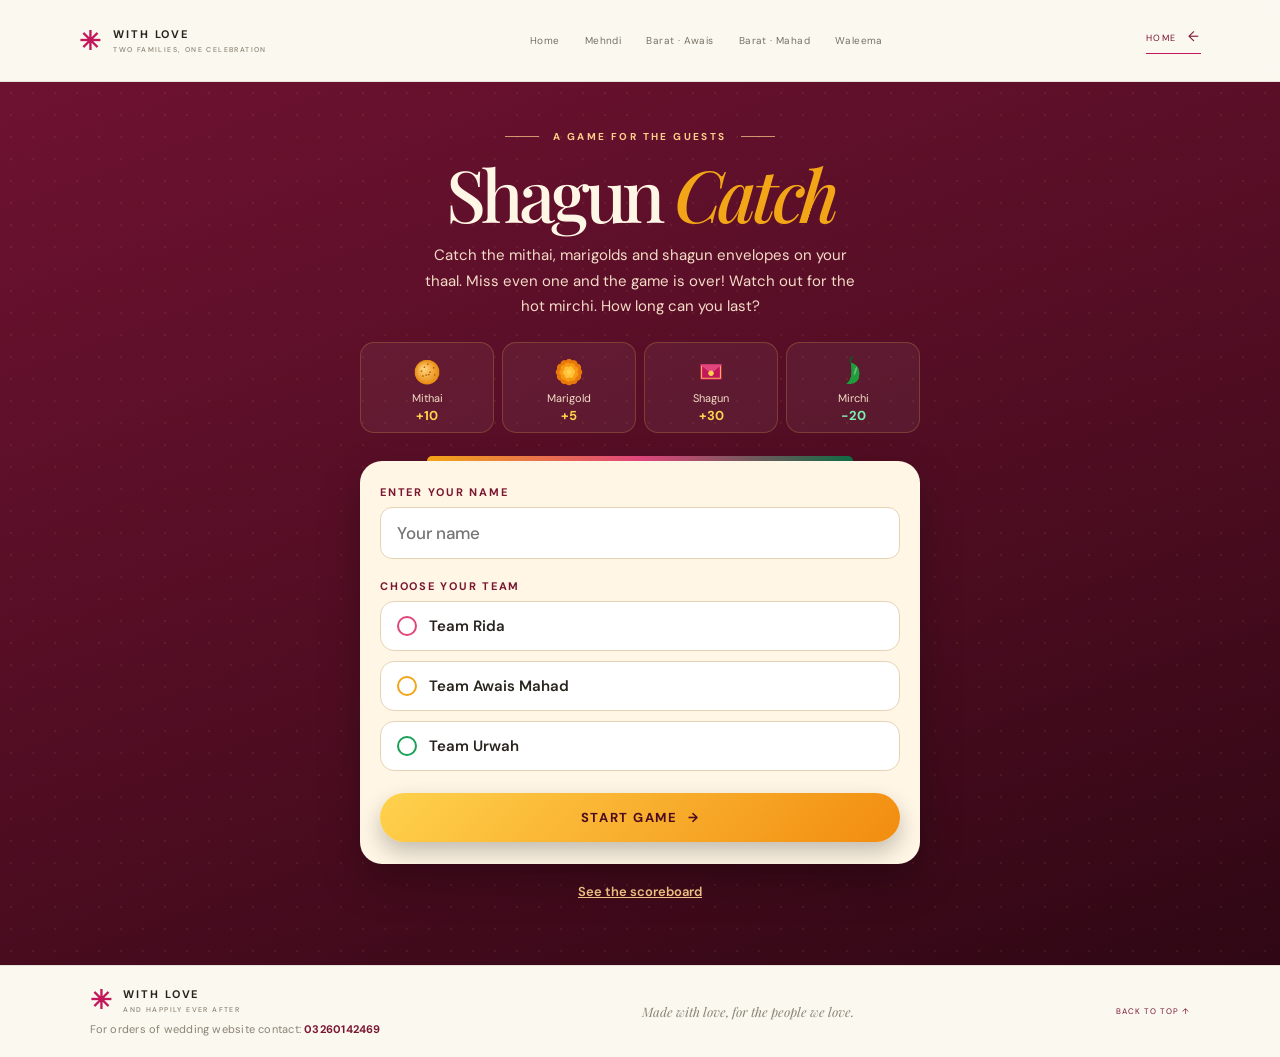
==== commit df53bae7: "Add files via upload" ====
--- a/game.html
+++ b/game.html
@@ -20,7 +20,7 @@
     <section class="screen screen-start" data-screen="start">
       <p class="game-eyebrow"><span></span>A GAME FOR THE GUESTS<span></span></p>
       <h1 class="game-title">Shagun <em>Catch</em></h1>
-      <p class="game-lead">Catch the mithai, marigolds and shagun envelopes on your thaal. Miss even one and the game is over! Watch out for the hot mirchi. It starts slow, but after one minute the speed goes wild.</p>
+      <p class="game-lead">Catch the mithai, marigolds and shagun envelopes on your thaal. Miss even one and the game is over! Watch out for the hot mirchi. How long can you last?</p>
       <ul class="legend" aria-label="Points">
         <li><canvas data-icon="ladoo" width="64" height="64"></canvas><span>Mithai</span><b>+10</b></li>
         <li><canvas data-icon="marigold" width="64" height="64"></canvas><span>Marigold</span><b>+5</b></li>
@@ -56,7 +56,6 @@
       <div class="arena" data-arena>
         <canvas class="arena-canvas" data-canvas aria-label="Game area. Drag or use arrow keys to move the thaal."></canvas>
         <div class="combo" data-combo hidden></div>
-        <div class="speed-flash" data-speed-flash hidden></div>
         <div class="countdown-overlay" data-ready hidden></div>
       </div>
     </section>
--- a/game.css
+++ b/game.css
@@ -91,7 +91,3 @@
   .over-actions .game-btn{width:100%}
 }
 .result-reason{color:#ffcf8a;font-weight:600;font-size:15px;margin:0 0 6px}.result-reason:empty{display:none}
-.speed-flash{position:absolute;top:44%;left:50%;transform:translate(-50%,-50%);font-family:var(--display);font-size:30px;font-weight:600;color:var(--gold);text-shadow:0 3px 12px #000a;pointer-events:none;white-space:nowrap}
-.speed-flash[hidden]{display:none}
-.speed-flash.pop{animation:flashPop 1.1s ease-out forwards}
-@keyframes flashPop{0%{opacity:0;transform:translate(-50%,-50%) scale(.6)}20%{opacity:1;transform:translate(-50%,-50%) scale(1.08)}75%{opacity:1}100%{opacity:0;transform:translate(-50%,-70%) scale(1)}}
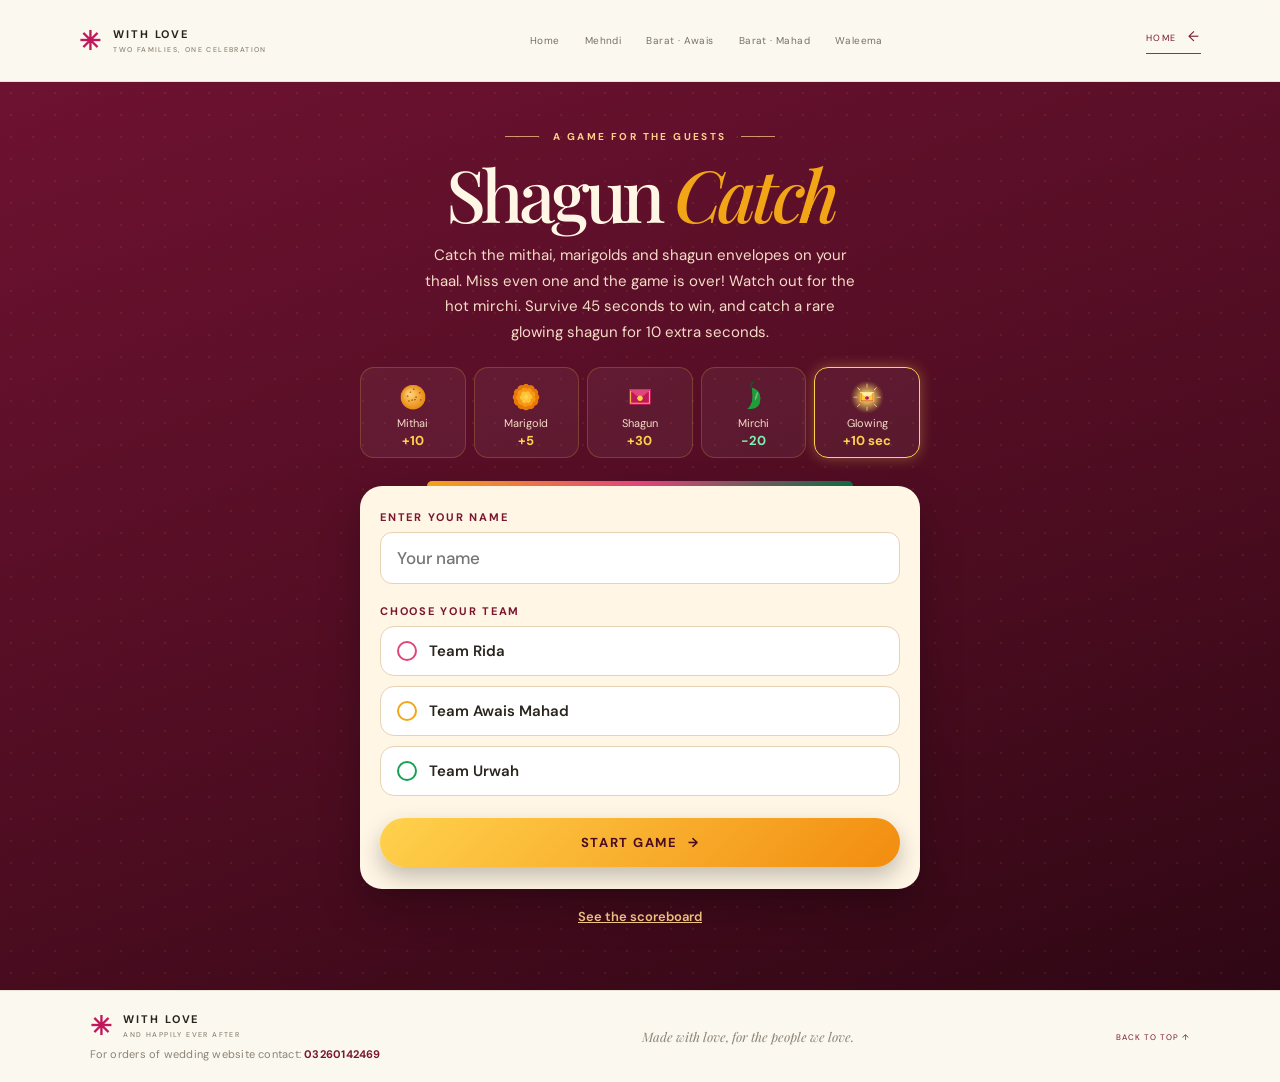
==== commit 325790c8: "Add files via upload" ====
--- a/game.html
+++ b/game.html
@@ -20,12 +20,13 @@
     <section class="screen screen-start" data-screen="start">
       <p class="game-eyebrow"><span></span>A GAME FOR THE GUESTS<span></span></p>
       <h1 class="game-title">Shagun <em>Catch</em></h1>
-      <p class="game-lead">Catch the mithai, marigolds and shagun envelopes on your thaal. Miss even one and the game is over! Watch out for the hot mirchi. How long can you last?</p>
+      <p class="game-lead">Catch the mithai, marigolds and shagun envelopes on your thaal. Miss even one and the game is over! Watch out for the hot mirchi. Survive 45 seconds to win, and catch a rare glowing shagun for 10 extra seconds.</p>
       <ul class="legend" aria-label="Points">
         <li><canvas data-icon="ladoo" width="64" height="64"></canvas><span>Mithai</span><b>+10</b></li>
         <li><canvas data-icon="marigold" width="64" height="64"></canvas><span>Marigold</span><b>+5</b></li>
         <li><canvas data-icon="shagun" width="64" height="64"></canvas><span>Shagun</span><b>+30</b></li>
         <li><canvas data-icon="mirchi" width="64" height="64"></canvas><span>Mirchi</span><b class="bad">−20</b></li>
+        <li class="legend-glow"><canvas data-icon="glow" width="64" height="64"></canvas><span>Glowing</span><b>+10 sec</b></li>
       </ul>
 
       <form class="player-form" data-player-form novalidate>
@@ -75,7 +76,7 @@
           <span class="crown" aria-hidden="true">👑</span>
           <p><strong data-winner-name></strong> is on top of the scoreboard, so <strong data-winner-team></strong> is winning!</p>
         </div>
-        <h3 class="board-title">Scoreboard</h3>
+        <div class="board-head"><h3 class="board-title">Scoreboard</h3><p class="board-notice">Game rules are updated, sorry for score reduction</p></div>
         <ol class="board" data-board><li class="board-empty">Loading scores…</li></ol>
         <p class="board-note" data-board-note></p>
       </div>
--- a/game.css
+++ b/game.css
@@ -12,7 +12,7 @@
 .game-title em,.result-title em{color:var(--marigold)}
 .game-lead{color:#f5dcc7;line-height:1.7;font-size:15px;margin:0 auto 22px;max-width:440px}
 
-.legend{list-style:none;padding:0;margin:0 0 28px;display:grid;grid-template-columns:repeat(4,1fr);gap:8px}
+.legend{list-style:none;padding:0;margin:0 0 28px;display:grid;grid-template-columns:repeat(5,1fr);gap:8px}
 .legend li{background:#ffffff0d;border:1px solid #ffd24d33;border-radius:14px;padding:10px 4px 8px;display:flex;flex-direction:column;align-items:center;gap:2px;font-size:11px;color:#f5dcc7}
 .legend canvas{width:36px;height:36px}
 .legend b{color:var(--gold);font-size:13px}
@@ -91,3 +91,10 @@
   .over-actions .game-btn{width:100%}
 }
 .result-reason{color:#ffcf8a;font-weight:600;font-size:15px;margin:0 0 6px}.result-reason:empty{display:none}
+.legend-glow{border-color:#ffd24d!important;box-shadow:0 0 14px #ffd24d55}
+.hud div.bonus{animation:bonusGlow 1.2s ease-out}
+@keyframes bonusGlow{0%{background:#ffd24d;box-shadow:0 0 22px #ffd24d}100%{background:#ffffff12;box-shadow:none}}
+@media(max-width:650px){.legend{gap:5px}.legend li{padding:8px 2px 6px;font-size:9px}.legend b{font-size:11px}.legend canvas{width:30px;height:30px}}
+.board-head{display:flex;align-items:center;flex-wrap:wrap;gap:8px 14px;margin:0 0 10px}
+.board-head .board-title{margin:0}
+.board-notice{margin:0;padding:6px 12px;border-radius:10px;background:#fff1b0;border:1.5px solid #f2a516;color:#7a1630;font-size:13px;font-weight:700;line-height:1.35;box-shadow:0 0 0 3px #ffd24d40}
